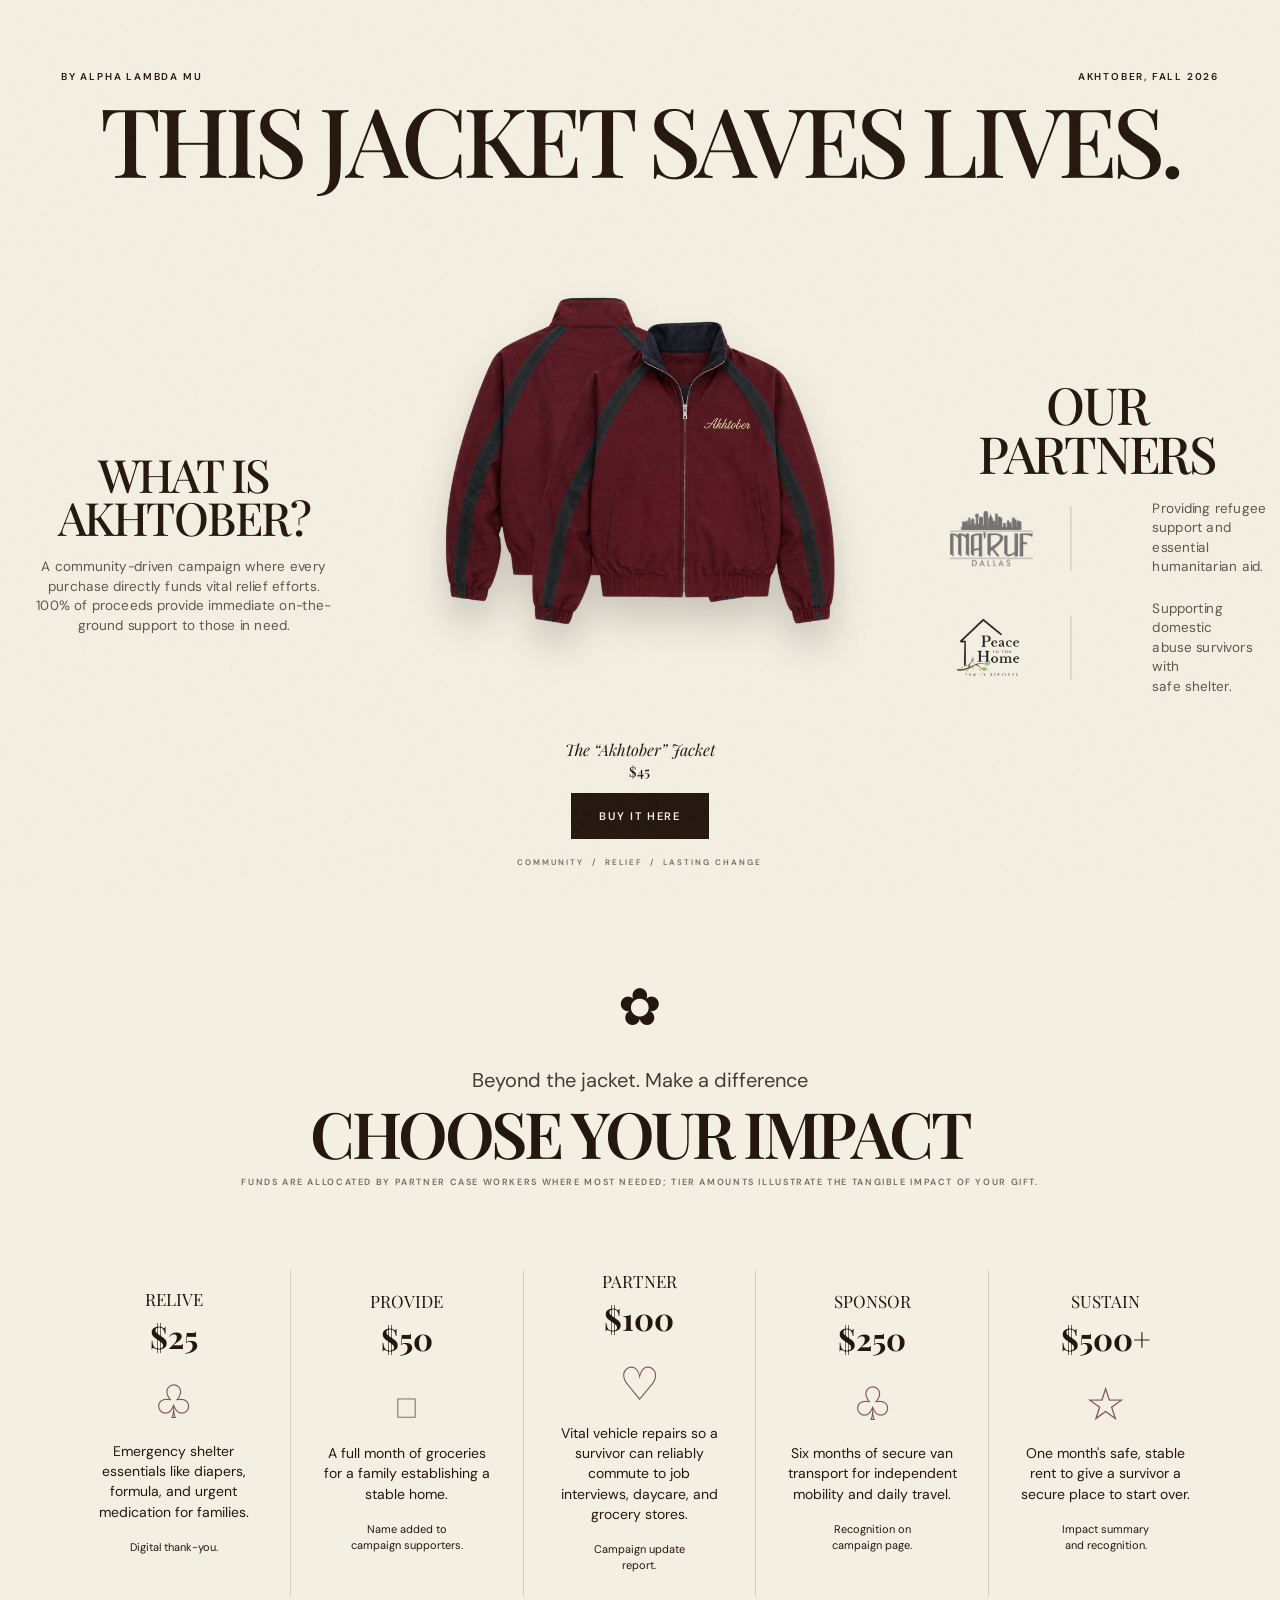
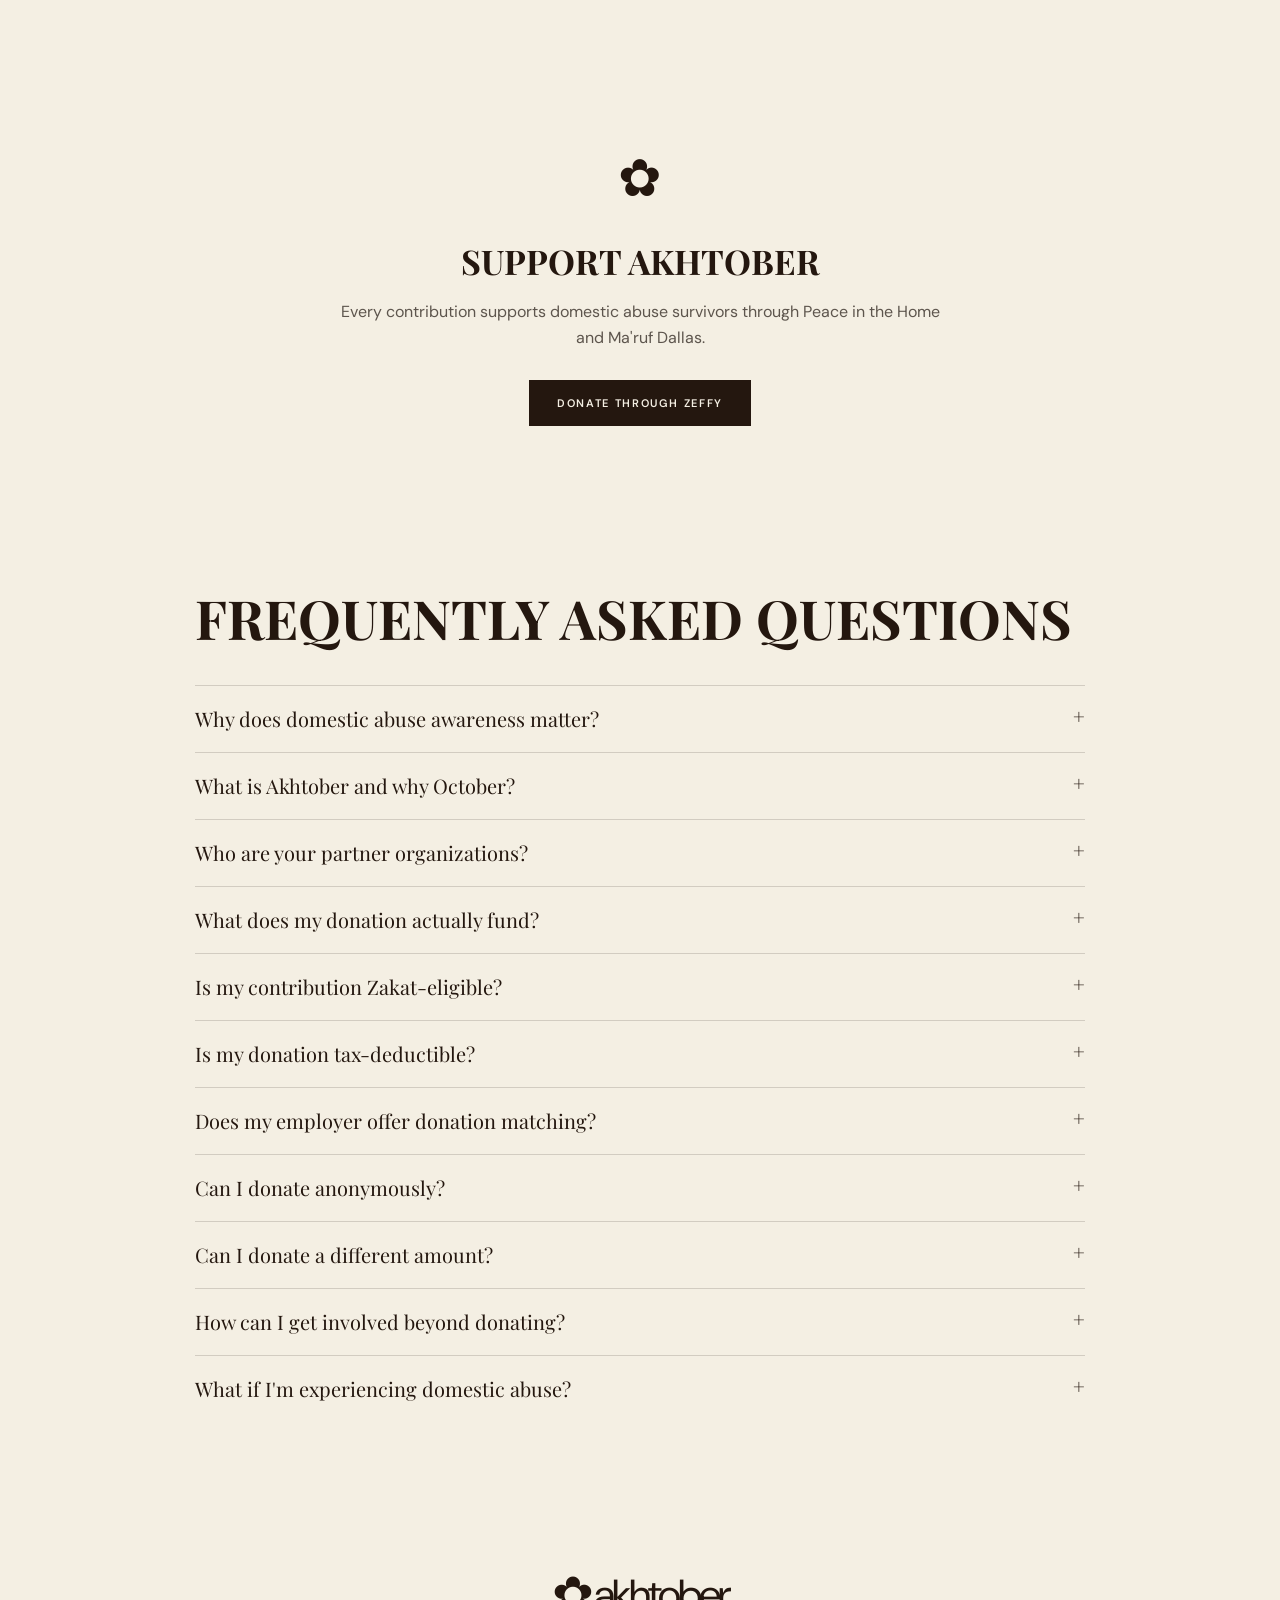
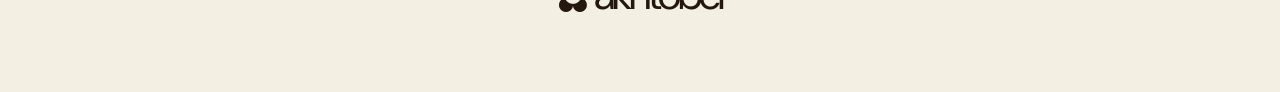
==== index.html @ 8b8dce00 "First Version. Will be used if first test works correctly." ====
<!DOCTYPE html>
<html lang="en">

<head>
    <meta charset="UTF-8">
    <meta name="viewport" content="width=device-width, initial-scale=1.0">
    <title>Akhtober — This Jacket Saves Lives</title>
    <link rel="preconnect" href="https://fonts.googleapis.com">
    <link rel="preconnect" href="https://fonts.gstatic.com" crossorigin>
    <link href="https://fonts.googleapis.com/css2?family=DM+Sans:wght@400;500;600&family=Playfair+Display:ital,wght@400;500;600;700;800;900&display=swap" rel="stylesheet">
    <link rel="stylesheet" href="style.css">
</head>

<body>
    <div>
    <main class="page">
        <section class="hero">
            <div class="top-meta">
                <span>BY ALPHA LAMBDA MU</span>
                <span>AKHTOBER, FALL 2026</span>
            </div>

            <h1>THIS JACKET SAVES LIVES.</h1>

            <div class="hero-grid">
                <div class="intro-block intro-left">
                    <h2 style="text-align: center;">WHAT IS<br>AKHTOBER?</h2>
                    <p>A community-driven campaign where every purchase directly funds vital relief efforts. 100% of proceeds provide immediate on-the-ground support to those in need.</p>
                </div>

                <div class="jacket-stack">
                    <div class="jacket-area">
                        <div class="jacket-main">
                            <img src="assets/jacket-front.png" alt="Akhtober jacket front">
                        </div>
                    </div>

                    <div class="jacket-caption">
                        <div class="caption-title">The “Akhtober” Jacket</div>
                        <strong>$45</strong>
                        <a href="https://www.zeffy.com/en-US/ticketing/akhtober-store" target="_blank" rel="noopener noreferrer" class="action-button">BUY IT HERE</a>
                        <div class="caption-tags">COMMUNITY&nbsp;&nbsp;/&nbsp;&nbsp;RELIEF&nbsp;&nbsp;/&nbsp;&nbsp;LASTING CHANGE</div>
                    </div>
                </div>

                <div class="intro-block partners">
                    <h2 style="text-align: center;">OUR<br>PARTNERS</h2>

                    <div class="partner">
                        <div class="logo-placeholder">
                            <img src="assets/maruf-dallas.png" style="transform: scale(1.1);" alt="Maruf Dallas">
                        </div>
                        <p>Providing refugee<br>support and essential<br>humanitarian aid.</p>
                    </div>

                    <div class="partner">
                        <div class="logo-placeholder">
                            <img src="assets/peace-in-the-home.png" style="transform: scale(1.65);" alt="Peace in the Home">
                        </div>
                        <p>Supporting domestic<br>abuse survivors with<br>safe shelter.</p>
                    </div>
                </div>
            </div>
        </section>

        <section class="impact">
            <div class="flower-mark">✿</div>
            <p class="impact-kicker">Beyond the jacket. Make a difference</p>
            <h2>CHOOSE YOUR IMPACT</h2>
            <p class="impact-disclaimer">Funds are allocated by partner case workers where most needed; tier amounts illustrate the tangible impact of your gift.</p>

            <div class="impact-grid">
                <button type="button" class="impact-card" data-amount="25" onclick="selectDonation(25)">
        <span class="tier-name">RELIVE</span><span class="tier-price">$25</span><span class="tier-icon">♧</span>
        <span class="tier-description">Emergency shelter essentials like diapers, formula, and urgent medication for families.</span>
        <span class="tier-benefit">Digital thank-you.</span>
      </button>

                <button type="button" class="impact-card" data-amount="50" onclick="selectDonation(50)">
        <span class="tier-name">PROVIDE</span><span class="tier-price">$50</span><span class="tier-icon">□</span>
        <span class="tier-description">A full month of groceries for a family establishing a stable home.</span>
        <span class="tier-benefit">Name added to<br>campaign supporters.</span>
      </button>

                <button type="button" class="impact-card" data-amount="100" onclick="selectDonation(100)">
        <span class="tier-name">PARTNER</span><span class="tier-price">$100</span><span class="tier-icon">♡</span>
        <span class="tier-description">Vital vehicle repairs so a survivor can reliably commute to job interviews, daycare, and grocery stores.</span>
        <span class="tier-benefit">Campaign update<br>report.</span>
      </button>

                <button type="button" class="impact-card" data-amount="250" onclick="selectDonation(250)">
        <span class="tier-name">SPONSOR</span><span class="tier-price">$250</span><span class="tier-icon">♧</span>
        <span class="tier-description">Six months of secure van transport for independent mobility and daily travel.</span>
        <span class="tier-benefit">Recognition on<br>campaign page.</span>
      </button>

                <button type="button" class="impact-card" data-amount="500" onclick="selectDonation(500)">
        <span class="tier-name">SUSTAIN</span><span class="tier-price">$500+</span><span class="tier-icon">☆</span>
        <span class="tier-description">One month's safe, stable rent to give a survivor a secure place to start over.</span>
        <span class="tier-benefit">Impact summary<br>and recognition.</span>
      </button>
            </div>
        </section>

        <section class="action-section">
            <div class="donate-module">
                <div class="flower-mark">✿</div>
                <h2>SUPPORT AKHTOBER</h2>
                <p>
                    Every contribution supports domestic abuse survivors through Peace in the Home and Ma'ruf Dallas.
                </p>
                <a href="https://www.zeffy.com/en-US/ticketing/akhtober-store" target="_blank" rel="noopener noreferrer" class="action-button">
        DONATE THROUGH ZEFFY
      </a>
            </div>
        </section>

        <section class="faq-section">
            <div class="faq-header">
                <h2>FREQUENTLY ASKED QUESTIONS</h2>
            </div>

            <details>
                <summary>Why does domestic abuse awareness matter?</summary>
                <p>
                    More than 1 in 3 women (nearly 43.5 million) and more than 1 in 6 men (20.7 million) have experienced sexual violence, physical violence, and/or stalking by an intimate partner during their lifetimes. On average, nearly 20 people per minute are physically
                    abused by an intimate partner in the United States.
                </p>
                <p>
                    Prevention requires awareness, education, honest conversations, resources, and communities willing to recognize the signs and support people experiencing abuse. That's what Akhtober is about.
                </p>
            </details>

            <details>
                <summary>What is Akhtober and why October?</summary>
                <p>
                    Akhtober is Alpha Lambda Mu's national philanthropic campaign—a month-long movement where every ALM chapter nationwide comes together to fundraise and volunteer for local women's shelters and organizations aiding domestic abuse survivors.
                </p>
                <p>
                    October is Domestic Violence Awareness Month (DVAM), when advocates, allies, survivors, and communities commit to ending this epidemic.
                </p>
            </details>

            <details>
                <summary>Who are your partner organizations?</summary>
                <p>
                    <strong>Peace in the Home</strong> supports domestic abuse survivors with crisis services, shelter, legal aid, counseling, transitional housing, and economic empowerment programs.
                </p>
                <p>
                    <strong>Ma'ruf Dallas</strong> provides refugee support, housing assistance, job placement, financial management, food security, and family stabilization services.
                </p>
            </details>

            <details>
                <summary>What does my donation actually fund?</summary>
                <p>
                    Your donation goes directly to the case workers at our partner organizations, Peace in the Home and Ma'ruf, who are on the front lines supporting domestic abuse survivors. Rather than a generic fund, every dollar is deployed by these trusted professionals to cover immediate, tangible needs as families transition to safety. Specific allocations are determined based on survivor needs.
                </p>
            </details>

            <details>
                <summary>Is my contribution Zakat-eligible?</summary>
                <p>
                    Yes. All funds raised through this campaign are distributed directly. These funds go toward supporting eligible recipients (such as families fleeing domestic abuse, unhoused individuals, and those in critical financial distress) to cover essential living needs, shelter, food, and emergency relief, making your contributions Zakat-eligible.
                </p>
            </details>

            <details>
                <summary>Is my donation tax-deductible?</summary>
                <p>
                    Yes. The Alpha Lambda Mu Foundation is a 501(c)(3) nonprofit charity. Donations are tax-deductible.
                </p>
            </details>

            <details>
                <summary>Does my employer offer donation matching?</summary>
                <p>
                    Many employers offer matching gift programs that can double or even triple your impact.
                </p>
                <p>
                    Contact
                    <a href="mailto:utdallas@alphalambdamu.org">
          utdallas@alphalambdamu.org
        </a> if you need assistance with documentation.
                </p>
            </details>

            <details>
                <summary>Can I donate anonymously?</summary>
                <p>
                    Yes. Anonymous donations remain tax-deductible and will not appear on public donor recognition lists.
                </p>
            </details>

            <details>
                <summary>Can I donate a different amount?</summary>
                <p>
                    Absolutely. Impact tiers are examples only. You may donate any amount.
                </p>
            </details>

            <details>
                <summary>How can I get involved beyond donating?</summary>
                <ul>
                    <li>Attend October events</li>
                    <li>Share the campaign</li>
                    <li>Volunteer with partners</li>
                    <li>Become an advocate for healthy relationships</li>
                </ul>
            </details>

            <details>
                <summary>What if I'm experiencing domestic abuse?</summary>
                <p>
                    Help is available 24/7.
                </p>
                <ul>
                    <li>National Domestic Violence Hotline: 1-800-799-SAFE (7233)</li>
                    <li>Text START to 88788</li>
                    <li>Crisis Text Line: Text HOME to 741741</li>
                </ul>
            </details>
        </section>

        <footer>
            <div class="footer-logo">
                <div class="flower-logo">✿</div>
                <span>akhtober</span>
            </div>
        </footer>
    </main>
</body>

</html>
---- style.css ----
/* =========================================
   AKHTOBER — STYLES
========================================= */

:root {
    --cream: #f4efe3;
    --ink: #24170f;
    --muted: #5d554d;
    --line: rgba(36, 23, 15, 0.16);
    --serif: "Playfair Display", Georgia, serif;
    --sans: "DM Sans", Arial, sans-serif;
}

* {
    box-sizing: border-box;
}

html {
    scroll-behavior: smooth;
    overflow-x: hidden;
}

body {
    margin: 0;
    background: var(--cream);
    color: var(--ink);
    font-family: var(--sans);
    overflow-x: hidden;
    max-width: 100%;
}

body::before {
    content: "";
    position: fixed;
    inset: 0;
    pointer-events: none;
    opacity: 0.18;
    background-image: url("data:image/svg+xml,%3Csvg viewBox='0 0 180 180' xmlns='http://www.w3.org/2000/svg'%3E%3Cfilter id='noise'%3E%3CfeTurbulence type='fractalNoise' baseFrequency='.8' numOctaves='4' stitchTiles='stitch'/%3E%3C/filter%3E%3Crect width='100%25' height='100%25' filter='url(%23noise)' opacity='.18'/%3E%3C/svg%3E");
    z-index: 100;
}

.page {
    width: min(1500px, 100%);
    margin: auto;
}


/* HERO */

.hero {
    padding: 70px 55px 30px;
}

.top-meta {
    display: flex;
    justify-content: space-between;
    font-size: 10px;
    font-weight: 600;
    letter-spacing: .18em;
    margin: 0 6px 12px;
}

.hero h1 {
    margin: 0;
    font-family: var(--serif);
    font-size: clamp(54px, 7.5vw, 112px);
    font-weight: 500;
    line-height: .9;
    letter-spacing: -.055em;
    white-space: nowrap;
    text-align: center;
}

.hero-grid {
    display: grid;
    grid-template-columns: minmax(210px, .9fr) minmax(450px, 2fr) minmax(210px, .9fr);
    align-items: center;
    gap: 42px;
    margin-top: 58px;
}

.intro-block {
    display: flex;
    flex-direction: column;
    justify-content: center;
    width: 100%;
    max-width: 260px;
    min-height: 440px;
    transform: scale(1.35);
    transform-origin: center center;
    margin: 0 auto;
    margin-top: -18px;
}

.intro-left {
    justify-self: center;
}

.intro-block h2 {
    margin: 0 0 14px;
    font-family: var(--serif);
    font-size: 34px;
    font-weight: 500;
    line-height: .95;
    letter-spacing: -.045em;
}

.intro-block p {
    max-width: 220px;
    margin: 0 auto;
    font-size: 10px;
    line-height: 1.45;
    color: var(--muted);
    text-align: center;
}


/* JACKET */

.jacket-stack {
    display: flex;
    flex-direction: column;
    align-items: center;
    gap: 30px;
}

.jacket-area {
    display: flex;
    justify-content: center;
    align-items: center;
    min-height: 420px;
    padding-top: 24px;
}

.jacket-main {
    width: min(630px, 90%);
    transform: scale(1.5);
    transform-origin: center center;
}

.jacket-main img {
    display: block;
    width: 100%;
    height: auto;
    object-fit: contain;
    filter: drop-shadow(0 15px 12px rgba(30, 20, 15, .18));
}


/* PARTNERS */

.partners {
    display: flex;
    flex-direction: column;
    justify-content: center;
    justify-self: center;
    width: 100%;
    max-width: 290px;
    min-height: 440px;
    align-items: center;
}

.partners h2 {
    margin-bottom: 8px;
}

.partner {
    display: grid;
    grid-template-columns: 110px 1fr;
    align-items: center;
    gap: 60px;
    width: 100%;
    padding: 8px 0;
    border-bottom: 0;
    text-align: center;
}

.partner .logo-placeholder {
    position: relative;
    padding-right: 10px;
    justify-self: end;
}

.partner .logo-placeholder::after {
    content: "";
    position: absolute;
    top: 4px;
    right: 0;
    width: 1px;
    height: calc(100% - 8px);
    background: var(--line);
}

.logo-placeholder {
    width: 110px;
    display: flex;
    justify-content: center;
    align-items: center;
}

.logo-placeholder img {
    display: block;
    max-width: 100%;
    max-height: 70px;
    object-fit: contain;
}

.partners .partner:last-child .logo-placeholder img {
    max-height: 110px;
    transform: scale(1.7);
    transform-origin: center;
}

.partner p {
    font-size: 10px;
    text-align: left;
    line-height: 1.45;
    margin: 0;
}

.partners h2 {
    font-size: 38px;
    line-height: 0.95;
}


/* CAPTION */

.jacket-caption {
    text-align: center;
    margin-top: 14px;
    margin-bottom: 0;
    padding-top: 36px;
    padding-bottom: 0;
}

.caption-title {
    font-family: var(--serif);
    font-style: italic;
    font-size: 16px;
}

.jacket-caption strong {
    display: block;
    font-family: var(--serif);
    font-size: 14px;
    font-weight: 500;
    margin-top: 2px;
}

.jacket-caption .action-button {
    display: inline-block;
    margin-top: 12px;
}

.caption-tags {
    margin-top: 18px;
    margin-bottom: 0;
    font-size: 8px;
    font-weight: 600;
    letter-spacing: .25em;
    color: #756c61;
}


/* IMPACT */

.impact {
    padding: 84px 58px 116px;
    text-align: center;
}

.flower-mark {
    font-size: 52px;
    line-height: 1;
    margin-bottom: 34px;
}

.impact-kicker {
    margin: 0 0 8px;
    font-size: 20px;
    color: #443b34;
}

.impact-disclaimer {
    margin: 10px 0 18px;
    font-size: 9px;
    font-weight: 600;
    line-height: 1.6;
    color: #756c61;
    letter-spacing: .18em;
    text-transform: uppercase;
}

.impact h2 {
    margin: 0;
    font-family: var(--serif);
    font-size: clamp(50px, 5vw, 80px);
    line-height: 1;
    letter-spacing: -.05em;
    font-weight: 600;
}

.impact-grid {
    display: grid;
    grid-template-columns: repeat(5, 1fr);
    margin: 80px auto 0;
    max-width: 1500px;
}

.impact-card {
    position: relative;
    appearance: none;
    background: transparent;
    border: 0;
    border-right: 1px solid var(--line);
    color: var(--ink);
    padding: 0 30px 22px;
    cursor: pointer;
    font-family: inherit;
    transition: transform .2s ease, background .2s ease;
}

.impact-card:last-child {
    border-right: 0;
}

.impact-card:hover {
    transform: translateY(-5px);
}

.impact-card.selected {
    background: rgba(101, 20, 33, .06);
}

.tier-name {
    display: block;
    font-family: var(--serif);
    font-size: 17px;
    margin-bottom: 5px;
}

.tier-price {
    display: block;
    font-family: var(--serif);
    font-weight: 700;
    font-size: 31px;
}

.tier-icon {
    display: flex;
    justify-content: center;
    align-items: center;
    height: 84px;
    font-family: var(--serif);
    font-size: 46px;
    color: #80545a;
}

.tier-description {
    display: block;
    font-size: 14px;
    line-height: 1.45;
}

.tier-benefit {
    display: block;
    font-size: 11px;
    line-height: 1.45;
    margin-top: 18px;
}


/* ORDER */

.order-section {
    padding: 25px 55px 70px;
    max-width: 1450px;
    margin: auto;
}

.order-header {
    margin-bottom: 30px;
}

.order-header h2 {
    margin: 0;
    font-family: var(--serif);
    font-size: 34px;
    line-height: 1;
}

.order-header p {
    margin: 5px 0 0;
    font-size: 13px;
    color: var(--muted);
}

.order-layout {
    display: grid;
    grid-template-columns: 1fr 1.25fr .9fr;
    gap: 40px;
}

.order-details {
    padding-right: 30px;
    border-right: 1px solid var(--line);
}

.shipping {
    padding-right: 30px;
    border-right: 1px solid var(--line);
}

.support {
    padding-left: 5px;
}

.form-group>label,
.shipping label {
    display: block;
    font-family: var(--serif);
    font-size: 16px;
    margin-bottom: 15px;
}

.form-group>label span {
    color: #8b3b3b;
}


/* SIZE */

.size-grid {
    display: grid;
    grid-template-columns: repeat(4, 1fr);
    gap: 18px 15px;
}

.radio-label,
.support-option {
    display: flex;
    align-items: center;
    gap: 8px;
    cursor: pointer;
    font-size: 12px;
}

input[type="radio"] {
    appearance: none;
    width: 16px;
    height: 16px;
    border-radius: 50%;
    border: 1px solid rgba(36, 23, 15, .35);
    background: transparent;
    position: relative;
    flex-shrink: 0;
}

input[type="radio"]:checked {
    border-color: var(--ink);
}

input[type="radio"]:checked::after {
    content: "";
    position: absolute;
    width: 7px;
    height: 7px;
    border-radius: 50%;
    background: var(--ink);
    top: 3px;
    left: 3px;
}


/* QUANTITY */

.quantity-group {
    margin-top: 35px;
}

#quantity {
    width: 110px;
    height: 43px;
    border: 1px solid var(--line);
    background: rgba(255, 255, 255, .25);
    padding: 0 13px;
    font-family: var(--sans);
    font-size: 14px;
    color: var(--ink);
}


/* SHIPPING */

.shipping input,
.shipping select {
    width: 100%;
    height: 39px;
    margin-bottom: 7px;
    border: 1px solid rgba(36, 23, 15, .12);
    background: rgba(255, 255, 255, .28);
    padding: 0 12px;
    font-family: var(--sans);
    font-size: 11px;
    color: var(--ink);
    outline: none;
}

.shipping input:focus,
.shipping select:focus,
#quantity:focus,
#customDonation:focus {
    border-color: rgba(36, 23, 15, .45);
}

.shipping input::placeholder {
    color: #6e665e;
}

.address-row {
    display: grid;
    grid-template-columns: 1.5fr .7fr .8fr;
    gap: 7px;
}


/* SUPPORT */

.support h3 {
    margin: 0;
    font-family: var(--serif);
    font-size: 18px;
    font-weight: 600;
}

.support>p {
    margin: 5px 0 25px;
    font-size: 12px;
    color: var(--muted);
}

.support-option {
    margin: 15px 0;
    font-family: var(--serif);
    font-size: 13px;
}


/* CUSTOM */

.custom-input-wrap {
    display: flex;
    align-items: center;
    width: 150px;
    height: 38px;
    margin: 5px 0 25px 25px;
    border-bottom: 1px solid var(--line);
}

.custom-input-wrap span {
    font-family: var(--serif);
    font-size: 15px;
}

.custom-input-wrap input {
    width: 100%;
    border: 0;
    outline: 0;
    background: transparent;
    padding: 0 5px;
    font-family: var(--sans);
    font-size: 13px;
    color: var(--ink);
}

.custom-input-wrap input:disabled {
    opacity: .3;
}


/* TOTAL */

.total-box {
    display: flex;
    justify-content: space-between;
    align-items: center;
    border-top: 1px solid var(--line);
    margin-top: 20px;
    padding-top: 18px;
}

.total-box span {
    font-family: var(--serif);
    font-size: 15px;
}

.total-box strong {
    font-family: var(--serif);
    font-size: 25px;
}


/* BUTTON */

.submit-button {
    width: 100%;
    margin-top: 22px;
    padding: 15px;
    border: 1px solid var(--ink);
    background: var(--ink);
    color: var(--cream);
    font-family: var(--sans);
    font-size: 10px;
    font-weight: 600;
    letter-spacing: .18em;
    cursor: pointer;
    transition: background .2s ease, color .2s ease;
}

.submit-button:hover {
    background: transparent;
    color: var(--ink);
}


/* FOOTER */

footer {
    padding: 45px 30px 70px;
    display: flex;
    justify-content: center;
}

.footer-logo {
    display: flex;
    align-items: center;
    gap: 3px;
    font-family: var(--sans);
    font-size: 42px;
    letter-spacing: -.07em;
}

.flower-logo {
    font-size: 50px;
    line-height: 1;
}


/* RESPONSIVE */

@media (max-width: 1000px) {
    .hero {
        padding: 40px 25px 20px;
    }
    .hero h1 {
        white-space: normal;
        font-size: clamp(48px, 10vw, 80px);
    }
    .hero-grid {
        grid-template-columns: 1fr;
        gap: 30px;
    }
    .intro-left,
    .partners {
        justify-self: center;
        width: 100%;
        max-width: 400px;
        text-align: center;
    }
    .intro-block {
        transform: none;
        max-width: 420px;
        margin: 0 auto;
    }
    .jacket-stack {
        order: 1;
    }
    .intro-left {
        order: 2;
    }
    .partners {
        order: 3;
        max-width: 420px;
        width: 100%;
    }
    .partner {
        width: fit-content;
        max-width: 100%;
        margin: 0 auto;
        grid-template-columns: auto 1fr;
        gap: 12px;
        justify-items: start;
        text-align: left;
    }
    .partner .logo-placeholder {
        justify-self: start;
        margin-left: 0;
        padding-right: 0;
    }
    .partner p {
        text-align: left;
    }
    .jacket-area {
        min-height: 500px;
        height: clamp(360px, 38vw, 560px);
    }
    .jacket-main {
        width: min(560px, 92%);
        transform: scale(1.45);
    }
    .partners h2,
    .intro-block h2 {
        text-align: center;
    }
    .impact {
        padding: 50px 25px;
    }
    .impact-grid {
        grid-template-columns: 1fr;
        row-gap: 18px;
    }
    .impact-card {
        border-right: 0;
        border-bottom: 1px solid var(--line);
        padding: 10px 15px 18px;
    }
    .impact-card:last-child {
        border-bottom: 0;
    }
    .order-section {
        padding: 30px 25px 60px;
    }
    .order-layout {
        grid-template-columns: 1fr;
        gap: 45px;
    }
    .order-details,
    .shipping {
        padding-right: 0;
        border-right: 0;
        border-bottom: 1px solid var(--line);
        padding-bottom: 40px;
    }
}

@media (max-width: 760px) {
    .top-meta {
        font-size: 8px;
    }
    .hero h1 {
        font-size: 47px;
    }
    .jacket-area {
        min-height: 440px;
    }
    .jacket-main {
        width: min(500px, 86%);
        transform: scale(1.45);
    }
    .intro-block h2 {
        font-size: 29px;
    }
    .impact-grid {
        grid-template-columns: 1fr;
    }
    .impact-card {
        border-right: 0;
        border-bottom: 1px solid var(--line);
        padding: 10px 15px 18px;
    }
    .impact-card:last-child {
        border-bottom: 0;
    }
    .impact h2 {
        font-size: 45px;
    }
    .order-header h2 {
        font-size: 28px;
    }
    .size-grid {
        grid-template-columns: repeat(3, 1fr);
    }
    .address-row {
        grid-template-columns: 1fr;
    }
}

.action-section {
    padding: 40px 55px 80px;
    display: flex;
    justify-content: center;
    text-align: center;
}

.donate-module {
    max-width: 600px;
    margin: 0 auto;
}

.donate-module h2 {
    font-family: var(--serif);
    font-size: 34px;
    margin: 0 0 15px;
}

.donate-module p {
    color: var(--muted);
    line-height: 1.6;
    margin: 0 auto 20px;
}

.action-button {
    display: inline-block;
    margin-top: 10px;
    padding: 16px 28px;
    background: var(--ink);
    color: var(--cream);
    text-decoration: none;
    letter-spacing: .15em;
    font-size: 11px;
    font-weight: 600;
}

.action-button:hover {
    opacity: .85;
}

.contact-info p {
    margin-bottom: 20px;
}

.faq-section {
    padding: 40px 55px 100px;
    max-width: 1000px;
    margin: auto;
}

.faq-header h2 {
    font-family: var(--serif);
    font-size: 54px;
    line-height: 1;
    margin-bottom: 40px;
}

.faq-section details {
    border-top: 1px solid var(--line);
    padding: 20px 0;
    overflow-wrap: anywhere;
}

.faq-section summary {
    display: flex;
    align-items: flex-start;
    justify-content: space-between;
    gap: 12px;
    cursor: pointer;
    font-family: var(--serif);
    font-size: 20px;
    list-style: none;
    line-height: 1.3;
    word-break: break-word;
}

.faq-section summary::-webkit-details-marker {
    display: none;
}

.faq-section summary::after {
    content: "+";
    flex-shrink: 0;
    margin-left: 10px;
    line-height: 1;
}

.faq-section details[open] summary::after {
    content: "−";
}

.faq-section p,
.faq-section li {
    color: var(--muted);
    line-height: 1.7;
    margin-top: 15px;
    overflow-wrap: anywhere;
    word-break: break-word;
}



/* ======================================================
   SMALL PHONE
====================================================== */

@media (max-width: 480px) {
    .hero {
        padding-left: 18px;
        padding-right: 18px;
    }

    .top-meta {
        flex-direction: column;
        align-items: center;
        gap: 6px;
        letter-spacing: .12em;
    }

    .hero h1 {
        font-size: 13vw;
        line-height: 0.95;
    }

    .hero-grid {
        gap: 24px;
    }

    .intro-block {
        transform: none;
        max-width: 100%;
        margin: 0;
    }

    .jacket-area {
        min-height: 340px;
    }

    .jacket-main {
        width: min(380px, 86%);
        transform: scale(1.45);
    }

    .jacket-caption {
        width: 100%;
    }

    .caption-title {
        font-size: 15px;
    }

    .jacket-caption .action-button {
        width: 100%;
        max-width: 220px;
    }

    .caption-tags {
        letter-spacing: .14em;
        line-height: 1.8;
    }

    .impact-grid {
        grid-template-columns: 1fr;
    }

    .impact-option {
        border-left: 0;
    }

    .impact-option:last-child {
        border-right: 0;
    }

    .donation-amounts span {
        padding: 9px 13px;
    }

    .faq-section {
        padding-left: 18px;
        padding-right: 18px;
    }

    .faq-header h2 {
        font-size: 46px;
    }

    .faq-section summary {
        font-size: 17px;
    }

    .faq-section p,
    .faq-section li {
        font-size: 14px;
    }

}
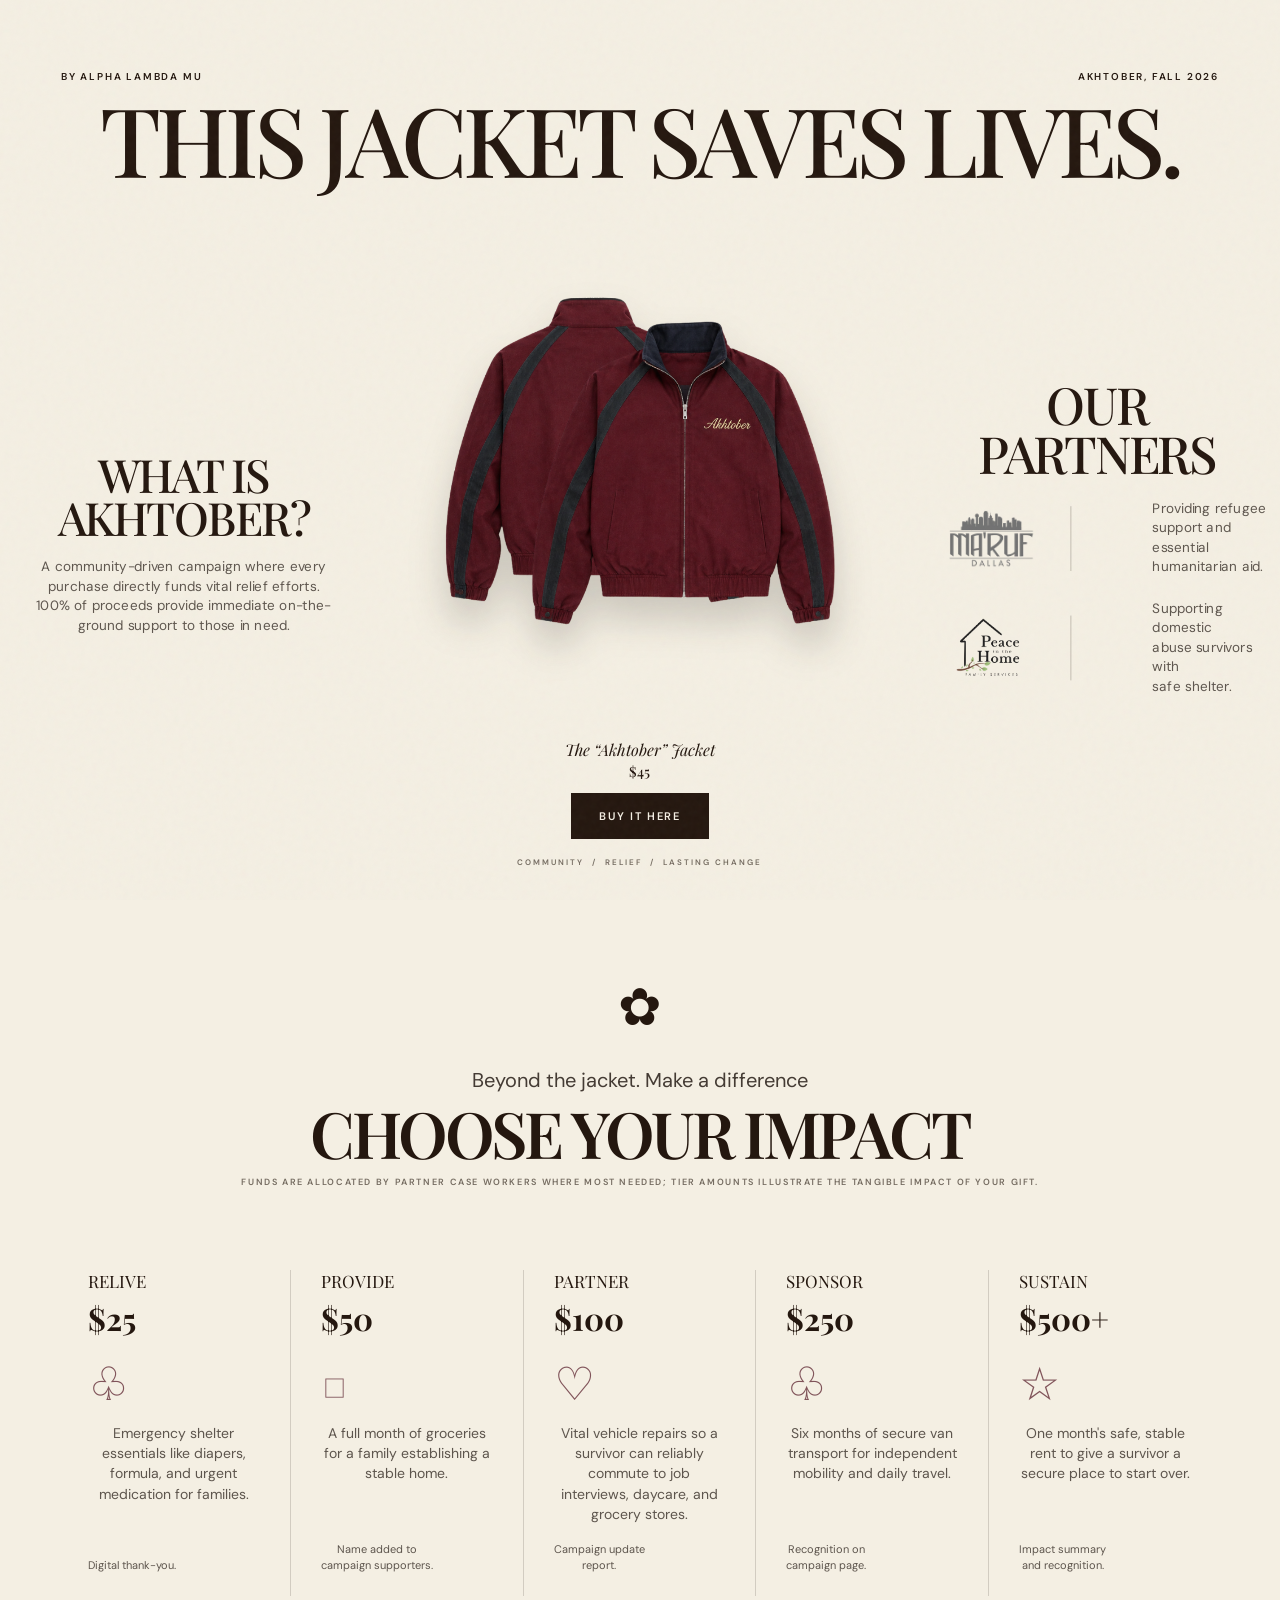
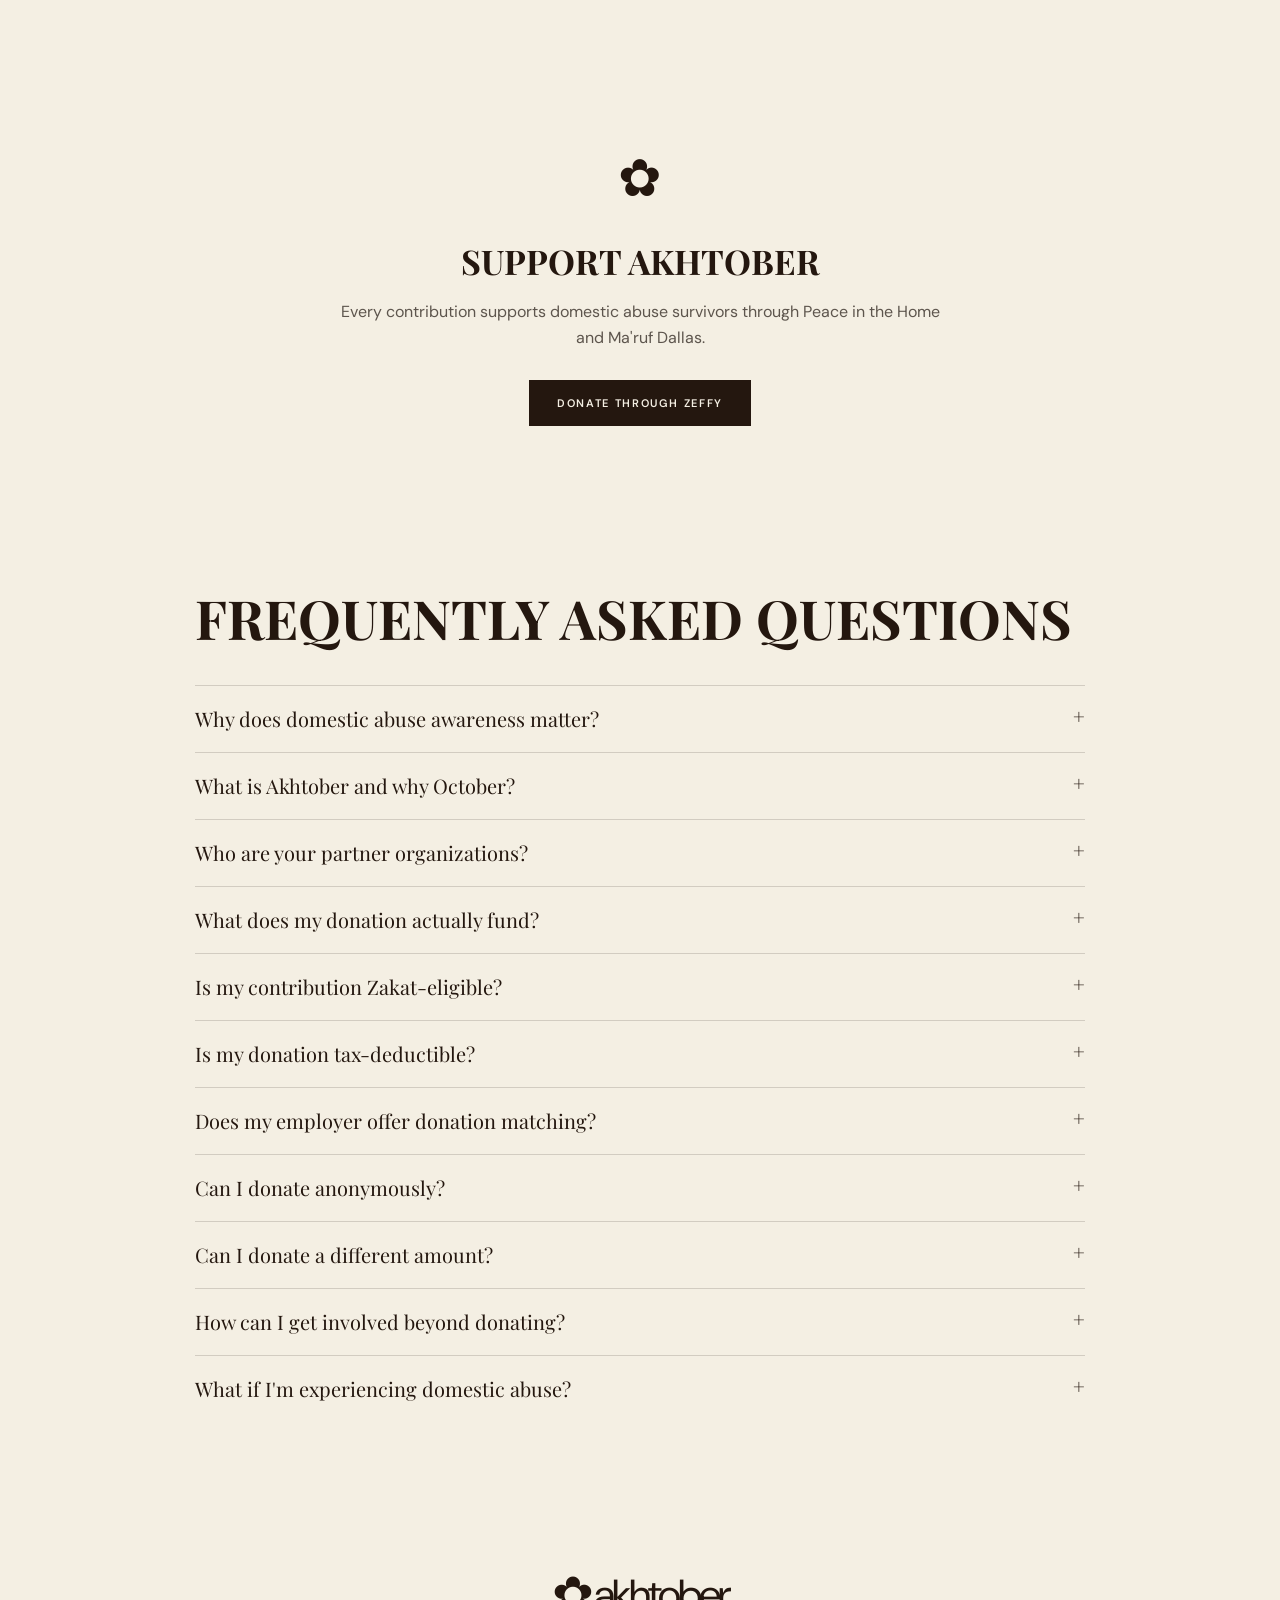
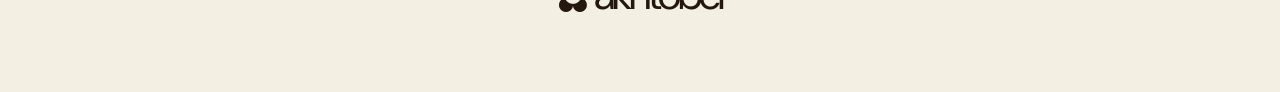
==== commit 0b99f856: "ormalized the impact cards in style.css so they all use the same height and the benefit text sits at" ====
--- a/index.html
+++ b/index.html
@@ -180,7 +180,7 @@
                 <p>
                     Contact
                     <a href="mailto:utdallas@alphalambdamu.org">
-          utdallas@alphalambdamu.org
+          akhtober@alphalambdamu.org
         </a> if you need assistance with documentation.
                 </p>
             </details>
--- a/style.css
+++ b/style.css
@@ -310,6 +310,8 @@
 
 .impact-card {
     position: relative;
+    display: flex;
+    flex-direction: column;
     appearance: none;
     background: transparent;
     border: 0;
@@ -319,6 +321,7 @@
     cursor: pointer;
     font-family: inherit;
     transition: transform .2s ease, background .2s ease;
+    height: 100%;
 }
 
 .impact-card:last-child {
@@ -360,14 +363,19 @@
 .tier-description {
     display: block;
     font-size: 14px;
+    font-family: var(--sans);
+    color: var(--muted);
     line-height: 1.45;
 }
 
 .tier-benefit {
     display: block;
     font-size: 11px;
+    font-family: var(--sans);
+    color: var(--muted);
     line-height: 1.45;
-    margin-top: 18px;
+    margin-top: auto;
+    padding-top: 18px;
 }
 
 
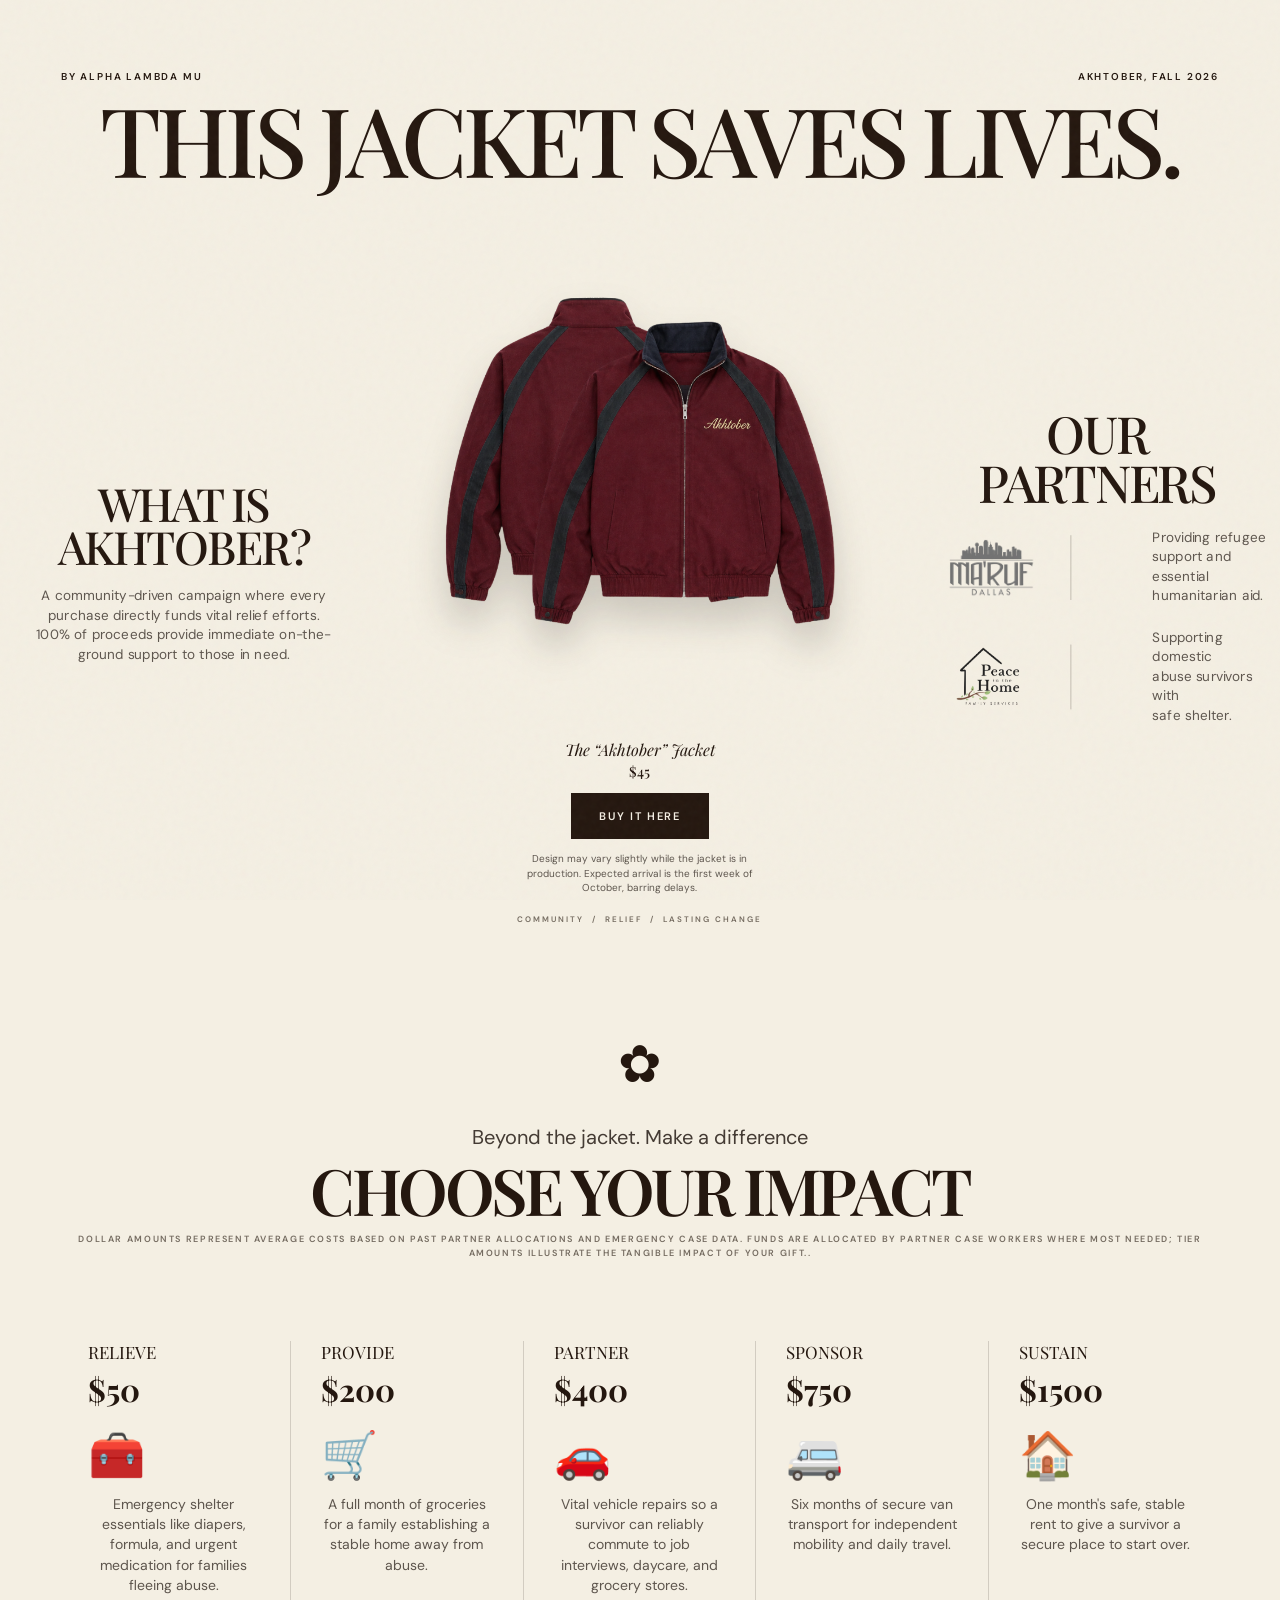
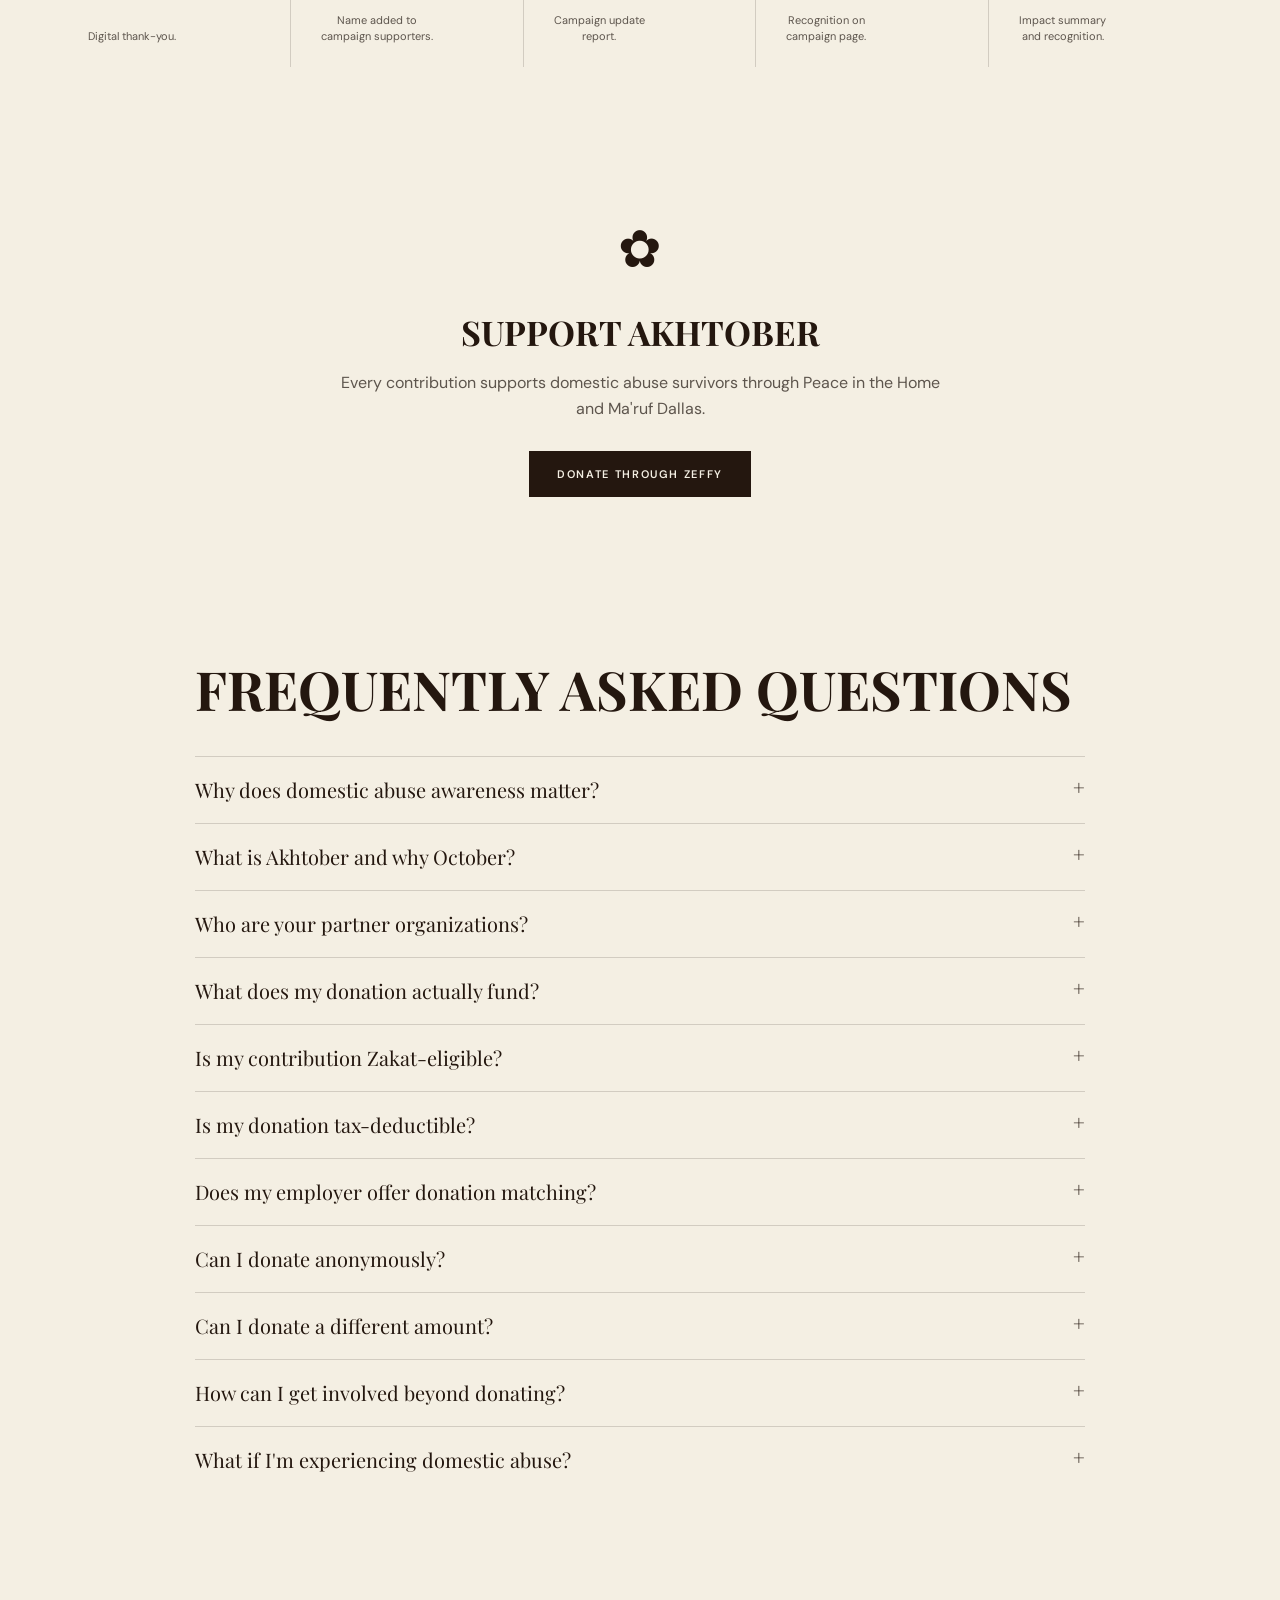
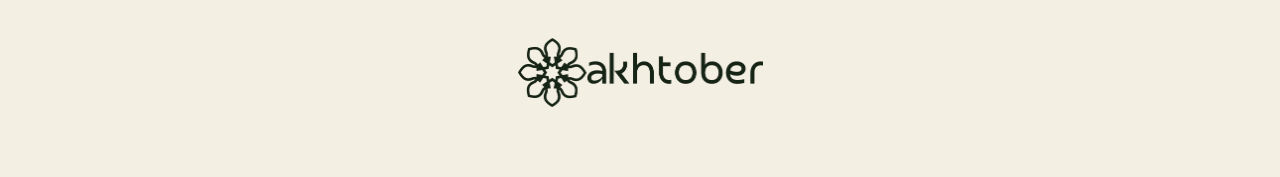
==== commit a586d999: "Fix impact tiers as well as added akhtober logo in footer. Also mentioned design and other disclaime" ====
--- a/index.html
+++ b/index.html
@@ -39,6 +39,7 @@
                         <div class="caption-title">The “Akhtober” Jacket</div>
                         <strong>$45</strong>
                         <a href="https://www.zeffy.com/en-US/ticketing/akhtober-store" target="_blank" rel="noopener noreferrer" class="action-button">BUY IT HERE</a>
+                        <p class="jacket-note">Design may vary slightly while the jacket is in production. Expected arrival is the first week of October, barring delays.</p>
                         <div class="caption-tags">COMMUNITY&nbsp;&nbsp;/&nbsp;&nbsp;RELIEF&nbsp;&nbsp;/&nbsp;&nbsp;LASTING CHANGE</div>
                     </div>
                 </div>
@@ -67,35 +68,35 @@
             <div class="flower-mark">✿</div>
             <p class="impact-kicker">Beyond the jacket. Make a difference</p>
             <h2>CHOOSE YOUR IMPACT</h2>
-            <p class="impact-disclaimer">Funds are allocated by partner case workers where most needed; tier amounts illustrate the tangible impact of your gift.</p>
+            <p class="impact-disclaimer">Dollar amounts represent average costs based on past partner allocations and emergency case data. Funds are allocated by partner case workers where most needed; tier amounts illustrate the tangible impact of your gift..</p>
 
             <div class="impact-grid">
-                <button type="button" class="impact-card" data-amount="25" onclick="selectDonation(25)">
-        <span class="tier-name">RELIVE</span><span class="tier-price">$25</span><span class="tier-icon">♧</span>
-        <span class="tier-description">Emergency shelter essentials like diapers, formula, and urgent medication for families.</span>
+                <button type="button" class="impact-card">
+        <span class="tier-name">RELIEVE</span><span class="tier-price">$50</span><span class="tier-icon">🧰</span>
+        <span class="tier-description">Emergency shelter essentials like diapers, formula, and urgent medication for families fleeing abuse.</span>
         <span class="tier-benefit">Digital thank-you.</span>
       </button>
 
-                <button type="button" class="impact-card" data-amount="50" onclick="selectDonation(50)">
-        <span class="tier-name">PROVIDE</span><span class="tier-price">$50</span><span class="tier-icon">□</span>
-        <span class="tier-description">A full month of groceries for a family establishing a stable home.</span>
+                <button type="button" class="impact-card">
+        <span class="tier-name">PROVIDE</span><span class="tier-price">$200</span><span class="tier-icon">🛒</span>
+        <span class="tier-description">A full month of groceries for a family establishing a stable home away from abuse.</span>
         <span class="tier-benefit">Name added to<br>campaign supporters.</span>
       </button>
 
-                <button type="button" class="impact-card" data-amount="100" onclick="selectDonation(100)">
-        <span class="tier-name">PARTNER</span><span class="tier-price">$100</span><span class="tier-icon">♡</span>
+                <button type="button" class="impact-card">
+        <span class="tier-name">PARTNER</span><span class="tier-price">$400</span><span class="tier-icon">🚗</span>
         <span class="tier-description">Vital vehicle repairs so a survivor can reliably commute to job interviews, daycare, and grocery stores.</span>
         <span class="tier-benefit">Campaign update<br>report.</span>
       </button>
 
-                <button type="button" class="impact-card" data-amount="250" onclick="selectDonation(250)">
-        <span class="tier-name">SPONSOR</span><span class="tier-price">$250</span><span class="tier-icon">♧</span>
+                <button type="button" class="impact-card">
+        <span class="tier-name">SPONSOR</span><span class="tier-price">$750</span><span class="tier-icon">🚐</span>
         <span class="tier-description">Six months of secure van transport for independent mobility and daily travel.</span>
         <span class="tier-benefit">Recognition on<br>campaign page.</span>
       </button>
 
-                <button type="button" class="impact-card" data-amount="500" onclick="selectDonation(500)">
-        <span class="tier-name">SUSTAIN</span><span class="tier-price">$500+</span><span class="tier-icon">☆</span>
+                <button type="button" class="impact-card">
+        <span class="tier-name">SUSTAIN</span><span class="tier-price">$1500</span><span class="tier-icon">🏠</span>
         <span class="tier-description">One month's safe, stable rent to give a survivor a secure place to start over.</span>
         <span class="tier-benefit">Impact summary<br>and recognition.</span>
       </button>
@@ -224,8 +225,7 @@
 
         <footer>
             <div class="footer-logo">
-                <div class="flower-logo">✿</div>
-                <span>akhtober</span>
+                <img src="assets/akhtober_logo_.png" alt="Akhtober">
             </div>
         </footer>
     </main>
--- a/style.css
+++ b/style.css
@@ -251,6 +251,14 @@
 .jacket-caption .action-button {
     display: inline-block;
     margin-top: 12px;
+}
+
+.jacket-note {
+    max-width: 270px;
+    margin: 13px auto 0;
+    font-size: 10px;
+    line-height: 1.45;
+    color: var(--muted);
 }
 
 .caption-tags {
@@ -643,10 +651,14 @@
 .footer-logo {
     display: flex;
     align-items: center;
-    gap: 3px;
-    font-family: var(--sans);
-    font-size: 42px;
-    letter-spacing: -.07em;
+}
+
+.footer-logo img {
+    display: block;
+    width: 245px;
+    height: auto;
+    opacity: 1;
+    filter: invert(9%) sepia(14%) saturate(1213%) hue-rotate(345deg) brightness(95%) contrast(96%);
 }
 
 .flower-logo {
